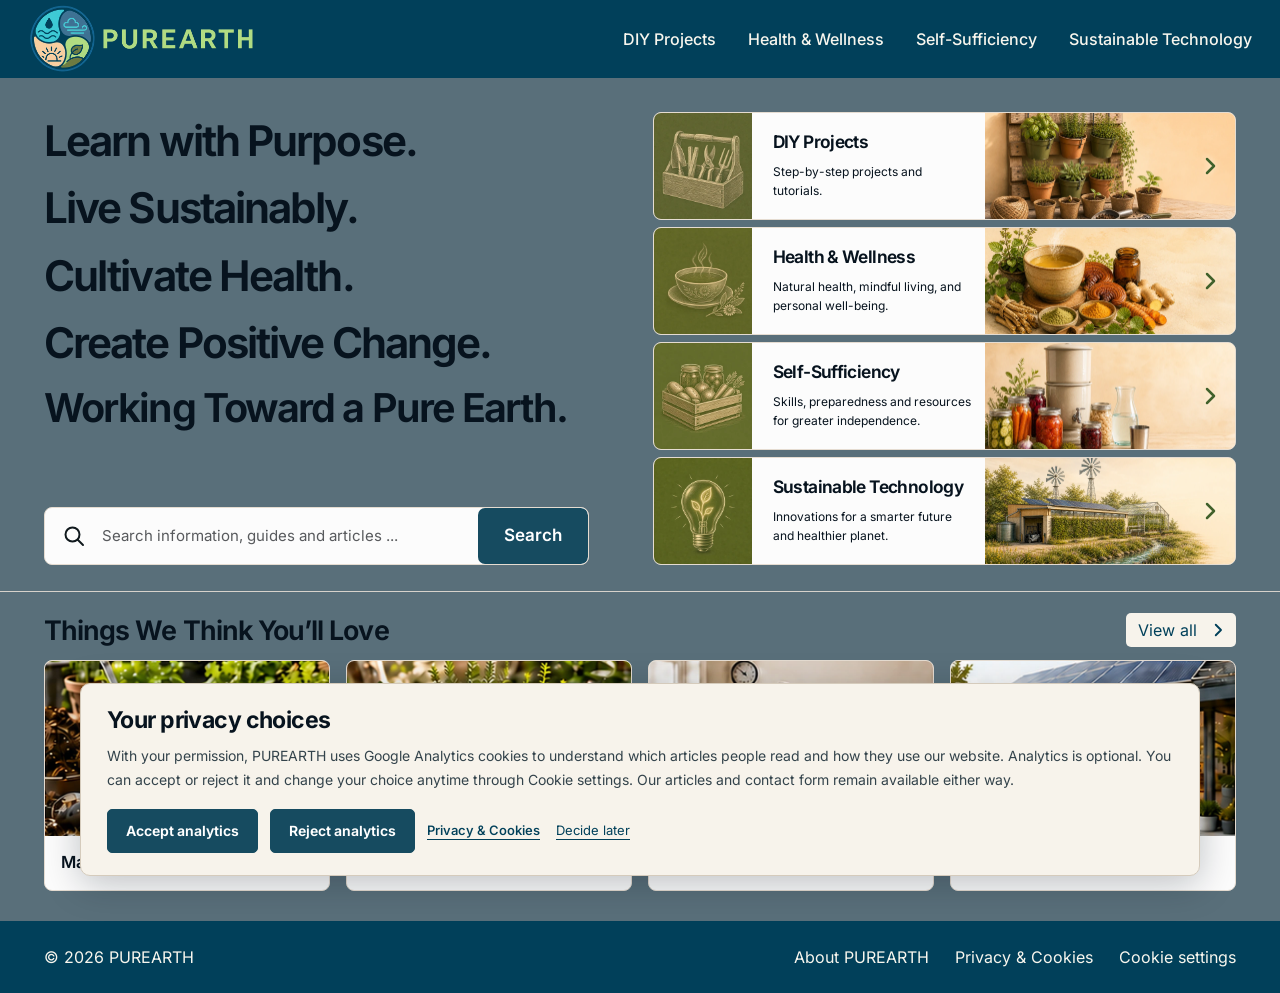
==== index.html @ fa73b96b "Add files via upload" ====
<!doctype html>
<html lang="en-CA">
<head>
  <meta charset="utf-8">
  <meta name="viewport" content="width=device-width, initial-scale=1">
  <meta name="theme-color" content="#01405a">
  <meta name="description" content="Explore practical ideas for sustainable living, well-being, self-sufficiency, and a healthier planet. PUREARTH is based in Hamilton, Ontario, Canada.">
  <title>Learn with Purpose. Live Sustainably. | PUREARTH</title>
  <link rel="icon" href="assets/images/favicon.png" type="image/png">
  <link rel="preload" href="assets/fonts/inter-latin.woff2" as="font" type="font/woff2" crossorigin>
  <link rel="stylesheet" href="assets/styles.css">
  <link rel="stylesheet" href="assets/privacy.css">
  <script src="assets/content.js" defer></script>
  <script src="assets/site.js" defer></script>
  <script src="assets/privacy.js" defer></script>
  <noscript><style>.main-nav{display:flex!important;flex-wrap:wrap;flex-direction:row}.menu-toggle{display:none!important}</style></noscript>
</head>
<body data-page="home" data-analytics-page="index.html">
<a class="skip-link" href="#main-content">Skip to content</a>
  <header class="site-header"><div class="header-inner">
    <a class="brand" href="index.html" aria-label="PUREARTH home"><img src="assets/images/purearth-logo.webp" alt="PUREARTH" width="900" height="268" fetchpriority="high"></a>
    <button class="menu-toggle" aria-expanded="false" aria-controls="main-nav" type="button"><svg viewBox="0 0 24 24" width="20" height="20" fill="none" aria-hidden="true"><path d="M4 6h16M4 12h16M4 18h16" stroke="currentColor" stroke-width="1.8" stroke-linecap="round"/></svg><span>Menu</span></button>
    <nav class="main-nav" id="main-nav" aria-label="Main navigation"><a href="diy-projects.html">DIY Projects</a><a href="health-wellness.html">Health &amp; Wellness</a><a href="self-sufficiency.html">Self-Sufficiency</a><a href="sustainable-technology.html">Sustainable Technology</a></nav>
  </div></header>
<main id="main-content"><section class="home-intro" aria-label="Welcome to PUREARTH"><div class="container intro-grid">
  <div class="intro-copy"><h1 class="hero-heading"><span>Learn with Purpose.</span><span>Live Sustainably.</span><span>Cultivate Health.</span><span>Create Positive Change.</span><span>Working Toward a Pure Earth.</span></h1><form class="search-form" action="articles.html" method="get" role="search">
    <label class="sr-only" for="home-query">Search information, guides and articles</label><svg width="24" height="24" viewBox="0 0 24 24" fill="none" aria-hidden="true"><circle cx="10.5" cy="10.5" r="7" stroke="currentColor" stroke-width="2"/><path d="m16 16 5 5" stroke="currentColor" stroke-width="2" stroke-linecap="round"/></svg>
    <input id="home-query" name="q" type="search" placeholder="Search information, guides and articles ..." maxlength="120" autocomplete="off">
    <button type="submit">Search</button>
  </form></div>
  <nav class="category-stack" aria-label="Explore our topics"><a class="category-card" href="diy-projects.html"><img class="category-icon" src="assets/images/category-icon-1.webp" alt="" width="320" height="320"><div class="category-copy"><h2>DIY Projects</h2><p>Step-by-step projects and tutorials.</p></div><div class="category-scene"><img src="assets/images/category-graphic-1.webp" alt="" width="1000" height="550" decoding="async"><svg width="24" height="24" viewBox="0 0 24 24" fill="none" aria-hidden="true"><path d="m9 5 7 7-7 7" stroke="currentColor" stroke-width="2.5" stroke-linecap="round" stroke-linejoin="round"/></svg></div></a><a class="category-card" href="health-wellness.html"><img class="category-icon" src="assets/images/category-icon-2.webp" alt="" width="320" height="320"><div class="category-copy"><h2>Health &amp; Wellness</h2><p>Natural health, mindful living, and personal well-being.</p></div><div class="category-scene"><img src="assets/images/category-graphic-2.webp" alt="" width="1000" height="550" decoding="async"><svg width="24" height="24" viewBox="0 0 24 24" fill="none" aria-hidden="true"><path d="m9 5 7 7-7 7" stroke="currentColor" stroke-width="2.5" stroke-linecap="round" stroke-linejoin="round"/></svg></div></a><a class="category-card" href="self-sufficiency.html"><img class="category-icon" src="assets/images/category-icon-3.webp" alt="" width="320" height="320"><div class="category-copy"><h2>Self-Sufficiency</h2><p>Skills, preparedness and resources for greater independence.</p></div><div class="category-scene"><img src="assets/images/category-graphic-3.webp" alt="" width="1000" height="550" decoding="async"><svg width="24" height="24" viewBox="0 0 24 24" fill="none" aria-hidden="true"><path d="m9 5 7 7-7 7" stroke="currentColor" stroke-width="2.5" stroke-linecap="round" stroke-linejoin="round"/></svg></div></a><a class="category-card" href="sustainable-technology.html"><img class="category-icon" src="assets/images/category-icon-4.webp" alt="" width="320" height="320"><div class="category-copy"><h2>Sustainable Technology</h2><p>Innovations for a smarter future and healthier planet.</p></div><div class="category-scene"><img src="assets/images/category-graphic-4.webp" alt="" width="1000" height="550" decoding="async"><svg width="24" height="24" viewBox="0 0 24 24" fill="none" aria-hidden="true"><path d="m9 5 7 7-7 7" stroke="currentColor" stroke-width="2.5" stroke-linecap="round" stroke-linejoin="round"/></svg></div></a></nav>
</div></section>
<section class="featured-section" aria-labelledby="featured-heading"><div class="container"><div class="section-heading"><h2 id="featured-heading">Things We Think You’ll Love</h2><a class="view-all" href="articles.html">View all <svg width="24" height="24" viewBox="0 0 24 24" fill="none" aria-hidden="true"><path d="m9 5 7 7-7 7" stroke="currentColor" stroke-width="2.5" stroke-linecap="round" stroke-linejoin="round"/></svg></a></div><div class="article-grid"><a class="article-card" href="diy-projects.html#compost-tea" aria-label="Make Your Own Compost Tea — explore DIY Projects articles"><img src="assets/images/article-compost-tea.webp" alt="" width="640" height="395" loading="lazy" decoding="async"><div class="article-copy"><h3>Make Your Own Compost Tea</h3></div></a><a class="article-card" href="diy-projects.html#herb-garden" aria-label="Make Your Own Herb Garden — explore upcoming DIY Projects articles"><img src="assets/images/article-herb-garden.webp" alt="" width="640" height="395" loading="lazy" decoding="async"><div class="article-copy"><h3>Make Your Own Herb Garden</h3></div></a><a class="article-card" href="self-sufficiency.html#preserves" aria-label="Make Your Own Preserves — explore Self-Sufficiency articles"><img src="assets/images/article-preserves.webp" alt="" width="640" height="395" loading="lazy" decoding="async"><div class="article-copy"><h3>Make Your Own Preserves</h3></div></a><a class="article-card" href="sustainable-technology.html#eco-home" aria-label="Eco-Friendly Home Upgrades — explore upcoming Sustainable Technology articles"><img src="assets/images/article-eco-home.webp" alt="" width="640" height="395" loading="lazy" decoding="async"><div class="article-copy"><h3>Eco-Friendly Home Upgrades</h3></div></a></div></div></section></main>
<footer class="site-footer"><div class="container footer-inner"><p>© 2026 PUREARTH</p><nav aria-label="Footer"><a href="about.html">About PUREARTH</a><a href="privacy.html">Privacy &amp; Cookies</a><a href="privacy.html#choices" data-cookie-settings>Cookie settings</a></nav></div></footer>
<section class="privacy-banner" id="privacy-banner" aria-labelledby="privacy-banner-title" hidden><div class="privacy-banner-copy"><h2 id="privacy-banner-title">Your privacy choices</h2><p>With your permission, PUREARTH uses Google Analytics cookies to understand which articles people read and how they use our website. Analytics is optional. You can accept or reject it and change your choice anytime through Cookie settings. Our articles and contact form remain available either way.</p></div><div class="privacy-actions"><button class="privacy-button" type="button" data-consent="granted">Accept analytics</button><button class="privacy-button" type="button" data-consent="denied">Reject analytics</button><a href="privacy.html">Privacy &amp; Cookies</a><button class="privacy-later" id="privacy-later" type="button">Decide later</button></div></section>
<dialog class="privacy-dialog" id="privacy-dialog" aria-labelledby="privacy-dialog-title" aria-describedby="privacy-dialog-description"><h2 id="privacy-dialog-title">Your privacy choices</h2><p id="privacy-dialog-description">Analytics is optional and off until you accept. Essential browser storage remembers your choice. You can browse our articles and use the contact form with analytics off.</p><p class="privacy-choice-status" data-consent-status></p><div class="privacy-actions"><button class="privacy-button" type="button" data-consent="granted">Accept analytics</button><button class="privacy-button" type="button" data-consent="denied">Reject analytics</button></div><div class="privacy-dialog-links"><a href="privacy.html">Read Privacy &amp; Cookies</a><button class="privacy-later" id="privacy-close" type="button">Close settings</button></div></dialog>
<p class="sr-only" id="privacy-announcement" role="status" aria-live="polite"></p>
</body>
</html>
---- assets/styles.css ----
@font-face {
  font-family: 'Inter';
  src: url('fonts/inter-latin.woff2') format('woff2');
  font-weight: 100 900;
  font-style: normal;
  font-display: swap;
}

:root {
  --slate: #596f7a;
  --banner: #01405a;
  --button: #164b60;
  --ink: #07131e;
  --paper: #fcfcfc;
  --cream: #f7f3eb;
  --border: #e5dcd1;
  --olive: #586d33;
  --muted: #505e66;
  --light-text: #f8f6ee;
  --radius: 8px;
  --container: 1600px;
  --footer-height: 72px;
}

* { box-sizing: border-box; }
html { scroll-behavior: smooth; scroll-padding-top: 24px; }
body { margin: 0; color: var(--ink); background: var(--slate); font-family: 'Inter', Arial, sans-serif; -webkit-font-smoothing: antialiased; line-height: 1.5; }
a { color: inherit; text-decoration-thickness: 1px; text-underline-offset: 4px; }
button, input, textarea, select { font: inherit; }
button, a, input, textarea { -webkit-tap-highlight-color: transparent; }
button { cursor: pointer; }
img { display: block; max-width: 100%; height: auto; }
svg { display: block; flex: none; }
h1, h2, h3, p { margin-top: 0; }
[hidden] { display: none !important; }
:focus-visible { outline: 3px solid #f9cfa1; outline-offset: 5px; }
.paper :focus-visible, input:focus-visible, textarea:focus-visible, .category-card:focus-visible, .article-card:focus-visible { outline-color: var(--banner); }
.container { width: min(calc(100% - 88px), var(--container)); margin-inline: auto; }
.sr-only { position: absolute; width: 1px; height: 1px; padding: 0; overflow: hidden; clip: rect(0, 0, 0, 0); white-space: nowrap; border: 0; }
.skip-link { position: fixed; z-index: 20; top: 12px; left: 12px; background: var(--paper); color: var(--ink); padding: 12px 18px; border-radius: 4px; transform: translateY(-180%); }
.skip-link:focus { transform: translateY(0); }

.site-header, .site-footer { color: var(--light-text); background: var(--banner); }
.header-inner { width: min(calc(100% - 56px), 1660px); min-height: 78px; display: flex; align-items: center; justify-content: space-between; gap: 32px; margin-inline: auto; }
.brand { display: inline-flex; flex: none; align-items: center; min-width: 200px; text-decoration: none; }
.brand img { width: 230px; height: 68px; object-fit: contain; }
.main-nav { display: flex; align-items: center; gap: clamp(20px, 2.5vw, 42px); }
.main-nav a { position: relative; padding: 25px 0; white-space: nowrap; text-decoration: none; font-size: 16px; font-weight: 500; }
.main-nav a::after { content: ''; position: absolute; left: 0; right: 0; bottom: 17px; height: 2px; background: #c5db94; transform: scaleX(0); transition: transform .18s ease; }
.main-nav a:hover::after, .main-nav a[aria-current='page']::after { transform: scaleX(1); }
.menu-toggle { display: none; color: var(--light-text); background: transparent; border: 1px solid #d7e3ea77; border-radius: 6px; padding: 8px 11px; align-items: center; gap: 8px; }
.site-footer { margin-top: auto; }
.footer-inner { min-height: var(--footer-height); display: flex; align-items: center; justify-content: space-between; gap: 22px; font-size: 16px; padding-block: 20px; }
.footer-inner p { margin-bottom: 0; }
.footer-inner nav { display: flex; gap: 26px; }
.footer-inner a { text-decoration: none; }
.footer-inner a:hover { text-decoration: underline; }
.domain-sale-banner { display: flex; align-items: center; justify-content: center; min-height: var(--footer-height); padding-block: 12px; background: #ffeb00; color: #000; text-align: center; }
.domain-sale-banner p { margin: 0; font-size: clamp(14px, 1.45vw, 22px); line-height: 1.35; font-weight: 750; text-wrap: balance; }
body { min-height: 100vh; display: flex; flex-direction: column; }
main { flex: 1; }

.home-intro { padding-block: 34px 26px; }
.intro-grid { display: grid; grid-template-columns: 1fr 1.07fr; gap: clamp(28px, 5vw, 76px); align-items: stretch; }
.intro-copy { min-width: 0; display: flex; flex-direction: column; justify-content: space-between; padding-block: 4px 0; }
.hero-heading { font-size: clamp(32px, 3.3vw, 52px); line-height: 1.2; font-weight: 650; letter-spacing: -.045em; margin-bottom: 24px; }
.hero-heading span { display: block; margin-bottom: clamp(14px, 1.3vw, 21px); white-space: nowrap; }
.hero-heading span:last-child { margin-bottom: 0; font-size: .94em; }
.search-form { display: flex; align-items: stretch; border: 1px solid var(--border); border-radius: var(--radius); background: var(--paper); min-height: 58px; overflow: hidden; }
.search-form svg { width: 24px; height: 24px; margin: 16px 0 16px 17px; color: #10191d; }
.search-form input { min-width: 0; width: 100%; border: 0; outline: none; background: transparent; padding: 14px 16px; font-size: 15px; color: var(--ink); }
.search-form input::placeholder { color: #585a5d; opacity: 1; }
.search-form:focus-within { outline: 3px solid var(--cream); outline-offset: 4px; }
.search-form button { flex: none; background: var(--button); color: white; font-size: 17px; font-weight: 600; border: 0; border-radius: 7px; padding-inline: 26px; transition: background .15s ease; }
.search-form button:hover { background: #0a3648; }
.category-stack { display: grid; grid-template-rows: repeat(4, 1fr); gap: 7px; }
.category-card { display: grid; grid-template-columns: 16.8% 40.2% 43%; border: 1px solid var(--border); overflow: hidden; background: var(--paper); border-radius: var(--radius); height: clamp(108px, 7.6vw, 124px); color: var(--ink); text-decoration: none; transition: box-shadow .18s ease, transform .18s ease; }
.category-card:hover { transform: translateX(3px); box-shadow: 0 4px 14px #13263126; }
.category-icon { width: 100%; height: 100%; object-fit: cover; background: var(--olive); }
.category-copy { align-self: center; padding: 12px 13px 12px 21px; }
.category-copy h2 { font-size: clamp(17px, 1.35vw, 21px); line-height: 1.18; letter-spacing: -.035em; margin-bottom: 9px; font-weight: 650; }
.category-copy p { font-size: clamp(12px, .92vw, 14px); line-height: 1.6; margin: 0; }
.category-scene { position: relative; overflow: hidden; min-height: 100%; background: #fce5c4; }
.category-scene img { position: absolute; width: 100%; height: 100%; object-fit: cover; object-position: 28% center; }
.category-scene svg { position: absolute; right: 13px; top: calc(50% - 12px); width: 24px; height: 24px; color: #41612b; filter: drop-shadow(0 0 3px #fff6df); }

.featured-section { border-top: 1px solid #d7d2cb; padding-block: 20px 30px; }
.section-heading { display: flex; align-items: center; justify-content: space-between; gap: 20px; margin-bottom: 12px; }
.section-heading h2 { margin: 0; font-size: clamp(23px, 2.1vw, 30px); font-weight: 650; letter-spacing: -.035em; line-height: 1.35; }
.view-all { color: var(--banner); background: var(--cream); display: inline-flex; align-items: center; gap: 12px; padding: 5px 9px 5px 12px; border-radius: 5px; white-space: nowrap; text-decoration: none; font-size: 16px; }
.view-all:hover { background: white; }
.view-all svg { width: 18px; height: 18px; }
.article-grid { display: grid; grid-template-columns: repeat(4, minmax(0, 1fr)); gap: 16px; }
.article-card { display: flex; flex-direction: column; background: var(--paper); border: 1px solid var(--border); border-radius: var(--radius); overflow: hidden; text-decoration: none; color: var(--ink); min-width: 0; transition: transform .18s ease, box-shadow .18s ease; }
a.article-card:hover { transform: translateY(-3px); box-shadow: 0 7px 18px #172f3a2b; }
.article-card > img { width: 100%; aspect-ratio: 1.63; object-fit: cover; }
.article-card .article-copy { padding: 15px 16px 17px; }
.article-card h3 { margin: 0; font-size: clamp(15px, 1.3vw, 20px); font-weight: 600; letter-spacing: -.025em; line-height: 1.35; }
.article-card p { margin: 11px 0 0; color: var(--muted); font-size: 14px; line-height: 1.7; }

.page-top { padding-block: 30px 28px; }
.breadcrumbs { display: flex; gap: 9px; align-items: center; font-size: 13px; margin-bottom: 26px; color: var(--cream); }
.breadcrumbs a { text-decoration: none; }
.breadcrumbs a:hover { text-decoration: underline; }
.breadcrumbs span[aria-hidden] { opacity: .7; }
.page-intro-grid { display: grid; grid-template-columns: 1.1fr 1fr; gap: 48px; align-items: center; }
.eyebrow { color: var(--cream); font-size: 11px; font-weight: 600; text-transform: uppercase; letter-spacing: .16em; margin-bottom: 12px; }
.page-title { font-size: clamp(34px, 4vw, 58px); line-height: 1.1; letter-spacing: -.045em; font-weight: 650; margin-bottom: 18px; }
.page-lead { font-size: clamp(21px, 2.1vw, 29px); font-weight: 500; letter-spacing: -.025em; line-height: 1.35; margin-bottom: 14px; }
.page-description { color: var(--cream); font-size: 16px; max-width: 560px; line-height: 1.8; margin-bottom: 0; }
.category-cover { border: 1px solid var(--border); border-radius: var(--radius); width: 100%; aspect-ratio: 2.25; object-fit: cover; object-position: left center; }
.topic-tags { display: flex; flex-wrap: wrap; gap: 8px; padding: 0; list-style: none; margin: 22px 0 0; }
.topic-tags li { border: 1px solid #e5dcd166; border-radius: 30px; color: var(--cream); font-size: 12px; padding: 6px 12px; }
.collection-section { border-top: 1px solid #d7d2cb; padding-block: 27px 48px; }
.collection-section .section-heading { margin-bottom: 22px; align-items: end; }
.collection-section .section-heading p { margin: 7px 0 0; color: var(--cream); font-size: 14px; }
.collection-grid { grid-template-columns: repeat(3, minmax(0, 1fr)); gap: 23px; }
.article-card[id] { scroll-margin-top: 30px; }
.article-card:target { outline: 3px solid #f9cfa1; outline-offset: 5px; }
.article-meta { display: flex; gap: 8px; align-items: center; flex-wrap: wrap; margin-bottom: 12px; }
.article-meta a { font-size: 11px; color: var(--banner); font-weight: 600; }
.status-label { display: inline-block; border: 1px solid #d5dcc5; background: #f1f3e9; color: #42552b; border-radius: 4px; font-size: 10px; font-weight: 600; padding: 3px 7px; letter-spacing: .025em; }
.status-published { border-color: #c5d8df; background: #e8eef0; color: var(--banner); }
.article-read-link { display: inline-flex; align-items: center; gap: 15px; min-height: 44px; margin-top: 13px; color: var(--banner); font-size: 13px; font-weight: 600; text-decoration: none; }
.article-read-link:hover { text-decoration: underline; }
.main-nav a[aria-current='true']::after { transform: scaleX(1); }
.collection-grid .article-copy { padding: 21px 22px 24px; }
.collection-grid .article-card h3 { font-size: 20px; }
.collection-note { display: flex; align-items: center; justify-content: space-between; gap: 28px; border-top: 1px solid #e5dcd16b; padding-top: 28px; margin-top: 36px; color: var(--cream); }
.collection-note p { margin: 0; font-size: 14px; }
.text-link { font-size: 14px; font-weight: 500; white-space: nowrap; }

.directory-header { max-width: 780px; margin-bottom: 28px; }
.directory-toolbar { display: flex; align-items: center; justify-content: space-between; flex-wrap: wrap; gap: 20px; margin-top: 28px; }
.directory-search { width: min(100%, 620px); }
.filter-row { display: flex; gap: 8px; flex-wrap: wrap; margin: 25px 0; }
.filter-button { border: 1px solid #f7f3eb77; border-radius: 6px; background: transparent; color: white; padding: 9px 14px; font-size: 13px; font-weight: 500; }
.filter-button:hover { background: #ffffff16; }
.filter-button[aria-pressed='true'] { background: var(--cream); color: var(--banner); border-color: var(--cream); }
.results-count { color: var(--cream); font-size: 13px; margin: 0; }
.no-results { text-align: center; padding: 54px 25px; background: var(--cream); border-radius: 8px; color: var(--ink); }
.no-results h2 { font-size: 25px; margin-bottom: 12px; }
.no-results p { color: var(--muted); margin-bottom: 22px; }
.button { display: inline-flex; align-items: center; justify-content: center; border-radius: 6px; background: var(--button); color: white; border: 1px solid var(--button); padding: 12px 20px; font-size: 14px; font-weight: 600; text-decoration: none; }
.button:hover { background: #0a3648; }
.button-secondary { background: transparent; color: var(--banner); }
.button-secondary:hover { background: #e5eae7; }

.about-intro { max-width: 850px; padding-bottom: 10px; }
.about-intro .page-description { max-width: 760px; font-size: 18px; }
.about-layout { display: grid; grid-template-columns: 1fr 1fr; gap: 24px; margin-bottom: 36px; }
.paper { background: var(--cream); border: 1px solid var(--border); border-radius: var(--radius); padding: clamp(25px, 3.3vw, 48px); }
.paper h2 { font-size: 28px; letter-spacing: -.035em; line-height: 1.25; margin-bottom: 18px; }
.paper p { color: #33434b; font-size: 15px; line-height: 1.85; }
.paper p:last-child { margin-bottom: 0; }
.value-list { list-style: none; padding: 0; margin: 0; }
.value-list li { padding: 18px 0; border-top: 1px solid #ded9d0; }
.value-list li:first-child { padding-top: 0; border-top: 0; }
.value-list li:last-child { padding-bottom: 0; }
.value-list h3 { margin-bottom: 4px; font-size: 16px; font-weight: 600; }
.value-list p { font-size: 14px; margin-bottom: 0; }
.contact-section { margin-bottom: 50px; display: grid; grid-template-columns: .8fr 1.2fr; gap: 55px; }
.contact-details { margin-top: 30px; }
.contact-details dt { font-size: 11px; text-transform: uppercase; letter-spacing: .1em; color: var(--muted); margin-top: 22px; margin-bottom: 5px; font-weight: 600; }
.contact-details dd { margin: 0; font-size: 15px; }
.contact-trap { display: none; }
.contact-status { margin: 18px 0 0; padding: 14px 16px; background: #edf0e6; border: 1px solid #d5dcc5; border-radius: 5px; color: #17313b; font-size: 14px !important; line-height: 1.7; }
.contact-status.is-error { background: #f6e8df; border-color: #bc9476; color: #6b311d; }
#contact-send-button:disabled { opacity: .7; cursor: progress; }
.field-row { display: grid; grid-template-columns: 1fr 1fr; gap: 16px; }
.field { margin-bottom: 17px; }
.field label { display: block; font-size: 13px; font-weight: 600; margin-bottom: 7px; }
.field input, .field textarea { display: block; width: 100%; border: 1px solid #b3bdbd; background: white; color: var(--ink); border-radius: 5px; padding: 11px 12px; font-size: 14px; }
.field textarea { resize: vertical; min-height: 130px; }
.form-note { font-size: 12px !important; margin: 0 0 17px; }
.form-actions { display: flex; gap: 12px; align-items: center; flex-wrap: wrap; }
.message-review { margin-top: 22px; border-top: 1px solid #cbd0c8; padding-top: 22px; }
.message-review h3 { font-size: 18px; margin-bottom: 10px; }
.message-review pre { font: inherit; font-size: 14px; line-height: 1.7; white-space: pre-wrap; overflow-wrap: anywhere; background: #fff; padding: 17px; border-radius: 5px; border: 1px solid var(--border); }
.copy-status { font-size: 12px; color: #33434b; }
.noscript-notice { background: var(--cream); padding: 14px 24px; text-align: center; font-size: 14px; }

@media (min-width: 1650px) {
  .home-intro { padding-top: 43px; padding-bottom: 32px; }
  .category-card { height: 126px; }
  .hero-heading { font-size: 54px; }
  .hero-heading span { margin-bottom: 24px; }
}

@media (max-width: 1200px) {
  .container { width: calc(100% - 56px); }
  .header-inner { gap: 25px; }
  .brand { min-width: 170px; }
  .brand img { width: 200px; }
  .main-nav { gap: 22px; }
  .main-nav a { font-size: 14px; }
  .intro-grid { gap: 30px; grid-template-columns: .95fr 1.05fr; }
  .hero-heading { font-size: 3.3vw; }
  .category-copy { padding: 13px 12px 13px 17px; }
  .category-copy h2 { font-size: 17px; }
  .category-copy p { font-size: 12px; }
  .category-card { height: 108px; }
  .search-form input { font-size: 13px; padding-inline: 12px; }
  .search-form button { padding-inline: 20px; font-size: 15px; }
}

@media (max-width: 950px) {
  .header-inner { flex-wrap: wrap; gap: 0; }
  .menu-toggle { display: inline-flex; }
  .main-nav { display: none; width: 100%; flex-direction: column; gap: 0; align-items: stretch; padding: 2px 0 16px; }
  .main-nav.is-open { display: flex; }
  .main-nav a { padding: 12px 10px; font-size: 15px; border-top: 1px solid #d7e3ea24; }
  .main-nav a::after { display: none; }
  .main-nav a[aria-current='page'] { background: #ffffff12; }
  .intro-grid { grid-template-columns: 1fr; gap: 32px; }
  .intro-copy { padding: 0; }
  .hero-heading { font-size: clamp(30px, 4.3vw, 42px); margin-bottom: 22px; }
  .hero-heading span { margin-bottom: 12px; }
  .search-form { max-width: 620px; }
  .search-form input { font-size: 15px; }
  .category-card { grid-template-columns: 104px minmax(0, 1fr) 39%; height: 108px; }
  .category-copy h2 { font-size: 20px; }
  .category-copy p { font-size: 13px; }
  .category-stack { gap: 9px; }
  .article-grid { grid-template-columns: repeat(2, minmax(0, 1fr)); gap: 18px; }
  .article-card h3 { font-size: 17px; }
  .page-intro-grid { gap: 30px; }
  .category-cover { aspect-ratio: 1.5; }
  .contact-section { grid-template-columns: .8fr 1.2fr; gap: 30px; }
}

@media (max-width: 620px) {
  .container { width: calc(100% - 36px); }
  .header-inner { width: calc(100% - 32px); min-height: 70px; }
  .brand img { width: 190px; height: 60px; }
  .brand { min-width: 0; }
  .menu-toggle { font-size: 13px; padding: 7px 8px; }
  .menu-toggle svg { width: 18px; height: 18px; }
  .home-intro { padding-top: 27px; padding-bottom: 25px; }
  .intro-grid { gap: 27px; }
  .hero-heading { font-size: clamp(24px, 6.35vw, 38px); letter-spacing: -.04em; line-height: 1.35; }
  .hero-heading span { margin-bottom: 10px; }
  .hero-heading span:last-child { font-size: .88em; }
  .search-form { min-height: 52px; }
  .search-form svg { width: 20px; height: 20px; margin: 15px 0 15px 12px; }
  .search-form input { padding: 12px 10px; font-size: 12px; }
  .search-form button { font-size: 14px; padding-inline: 15px; }
  .category-card { grid-template-columns: 70px minmax(0, 1fr) 26%; height: 104px; }
  .category-copy { padding: 12px 10px 12px 13px; }
  .category-copy h2 { font-size: 16px; line-height: 1.2; margin-bottom: 6px; }
  .category-copy p { font-size: 10.5px; line-height: 1.55; }
  .category-scene img { object-position: 25% center; }
  .category-scene svg { right: 7px; width: 19px; height: 19px; top: calc(50% - 9px); }
  .featured-section { padding-block: 20px 27px; }
  .section-heading { gap: 12px; align-items: center; margin-bottom: 15px; }
  .section-heading h2 { font-size: 21px; max-width: 245px; }
  .view-all { font-size: 12px; gap: 4px; padding: 6px 5px 6px 8px; }
  .view-all svg { width: 15px; }
  .article-grid { gap: 12px; }
  .article-card > img { aspect-ratio: 1.25; }
  .article-card .article-copy { padding: 12px; }
  .article-card h3 { font-size: 13px; line-height: 1.4; }
  :root { --footer-height: 74px; }
  .footer-inner { font-size: 12px; gap: 14px; }
  .domain-sale-banner { padding-block: 8px; }
  .domain-sale-banner p { font-size: clamp(12px, 3.35vw, 15px); }
  .footer-inner nav { gap: 12px; }
  .page-top { padding-top: 22px; }
  .breadcrumbs { font-size: 11px; margin-bottom: 23px; }
  .page-intro-grid { grid-template-columns: 1fr; gap: 25px; }
  .page-title { font-size: 37px; margin-bottom: 16px; }
  .page-lead { font-size: 23px; }
  .page-description { font-size: 15px; }
  .category-cover { aspect-ratio: 2.05; }
  .topic-tags { margin-top: 18px; }
  .topic-tags li { font-size: 11px; padding: 5px 9px; }
  .collection-section { padding-block: 23px 30px; }
  .collection-section .section-heading { display: block; }
  .collection-section .section-heading h2 { max-width: none; font-size: 24px; }
  .collection-section .section-heading p { font-size: 13px; }
  .collection-grid { grid-template-columns: 1fr; gap: 20px; }
  .collection-grid .article-card > img { aspect-ratio: 1.9; }
  .collection-grid .article-copy { padding: 20px; }
  .collection-grid .article-card h3 { font-size: 20px; }
  .collection-note { display: block; }
  .collection-note p { margin-bottom: 14px; }
  .directory-toolbar { margin-top: 23px; gap: 15px; }
  .filter-row { gap: 7px; margin-block: 22px; }
  .filter-button { font-size: 11px; padding: 8px 10px; }
  .about-intro .page-description { font-size: 16px; }
  .about-layout { grid-template-columns: 1fr; gap: 18px; margin-bottom: 22px; }
  .paper { padding: 25px 22px; }
  .paper h2 { font-size: 25px; }
  .contact-section { grid-template-columns: 1fr; gap: 32px; margin-bottom: 30px; }
  .field-row { grid-template-columns: 1fr; gap: 0; }
}

@media (max-width: 370px) {
  .brand img { width: 163px; }
  .category-card { grid-template-columns: 61px minmax(0, 1fr) 22%; }
  .category-copy h2 { font-size: 15px; }
  .category-copy p { font-size: 10px; }
  .section-heading h2 { font-size: 19px; }
  .footer-inner { font-size: 11px; }
}

@media (prefers-reduced-motion: reduce) {
  html { scroll-behavior: auto; }
  *, *::before, *::after { transition-duration: .01ms !important; animation-duration: .01ms !important; }
}
---- assets/privacy.css ----
/* Privacy controls share PUREARTH's cream, teal and Inter visual system. */
.footer-inner nav { flex-wrap: wrap; align-items: center; }
.privacy-banner { position: fixed; z-index: 30; inset: auto 24px 24px; max-width: 1120px; margin-inline: auto; padding: 22px 26px; background: var(--cream); color: var(--ink); border: 1px solid #d5cbbc; border-radius: 10px; box-shadow: 0 8px 36px #07131e40; }
.privacy-banner h2, .privacy-dialog h2 { font-size: 23px; line-height: 1.3; letter-spacing: -.025em; margin: 0 0 9px; }
.privacy-banner p, .privacy-dialog p { font-size: 14px; line-height: 1.7; margin: 0 0 17px; color: #33434b; }
.privacy-actions { display: flex; align-items: center; gap: 12px; flex-wrap: wrap; }
.privacy-button { min-height: 44px; padding: 11px 18px; background: var(--button); color: #fff; border: 1px solid var(--button); border-radius: 5px; font-size: 14px; line-height: 1.4; font-weight: 650; }
.privacy-button:hover { background: #0a3648; }
.privacy-banner a, .privacy-dialog a { color: var(--banner); font-size: 13px; font-weight: 550; }
.privacy-later { background: transparent; border: 0; border-radius: 3px; color: var(--banner); font-size: 13px; padding: 10px 4px; text-decoration: underline; text-underline-offset: 4px; min-height: 44px; }
.privacy-banner :focus-visible, .privacy-dialog :focus-visible { outline: 3px solid var(--banner); outline-offset: 3px; }
.privacy-dialog { width: min(560px, calc(100% - 32px)); max-height: calc(100dvh - 40px); overflow-y: auto; margin: auto; padding: 30px; border: 1px solid var(--border); border-radius: 10px; background: var(--cream); color: var(--ink); box-shadow: 0 10px 42px #07131e50; }
.privacy-dialog::backdrop { background: #07131e99; }
.privacy-dialog-links { display: flex; align-items: center; justify-content: space-between; gap: 15px; flex-wrap: wrap; margin-top: 16px; }
.privacy-choice-status { padding: 12px 15px; border-left: 3px solid var(--button); background: #e7e8de; color: #17313b !important; font-size: 14px !important; }
.privacy-layout { margin-bottom: 50px; }
.privacy-paper { max-width: 1040px; }
.privacy-paper section { margin-top: 35px; scroll-margin-top: 25px; }
.privacy-paper h2 { font-size: 25px; margin-bottom: 13px; }
.privacy-paper li { font-size: 14px; line-height: 1.9; color: #33434b; }
.privacy-updated { font-size: 12px !important; color: #505e66 !important; }
.privacy-toc { display: flex; flex-wrap: wrap; gap: 10px 20px; margin: 25px 0; padding-block: 18px; border-block: 1px solid var(--border); font-size: 14px; }
.privacy-table-wrap { overflow-x: auto; }
.privacy-table { width: 100%; border-collapse: collapse; margin-block: 12px; font-size: 14px; line-height: 1.7; text-align: left; }
.privacy-table caption { text-align: left; font-weight: 650; padding-block: 0 12px; }
.privacy-table th, .privacy-table td { padding: 13px 14px; border: 1px solid #d5cec2; vertical-align: top; }
.privacy-table thead { background: #e7e8de; }
.privacy-table tbody th { width: 32%; overflow-wrap: anywhere; }
@media (max-width: 620px) {
  .footer-inner { flex-direction: column; justify-content: center; gap: 8px; padding-block: 12px; }
  .footer-inner nav { justify-content: center; gap: 12px; }
  .privacy-banner { inset: auto 12px 12px; padding: 18px; max-height: calc(100dvh - 24px); overflow-y: auto; }
  .privacy-banner h2 { font-size: 21px; }
  .privacy-banner p { font-size: 12px; line-height: 1.6; margin-bottom: 14px; }
  .privacy-actions { gap: 10px; }
  .privacy-actions .privacy-button { flex: 1 1 calc(50% - 5px); padding: 11px 9px; font-size: 12px; }
  .privacy-actions a, .privacy-later { font-size: 12px; }
  .privacy-dialog { padding: 23px; }
  .privacy-dialog h2 { font-size: 22px; }
  .privacy-paper h2 { font-size: 23px; }
  .privacy-table th, .privacy-table td { padding: 11px 9px; font-size: 12px; }
  .privacy-layout { margin-bottom: 30px; }
}
@media (max-width: 370px) {
  .footer-inner nav { gap: 6px; font-size: 10.5px; }
}
@media print {
  .privacy-banner, .privacy-dialog { display: none !important; }
}
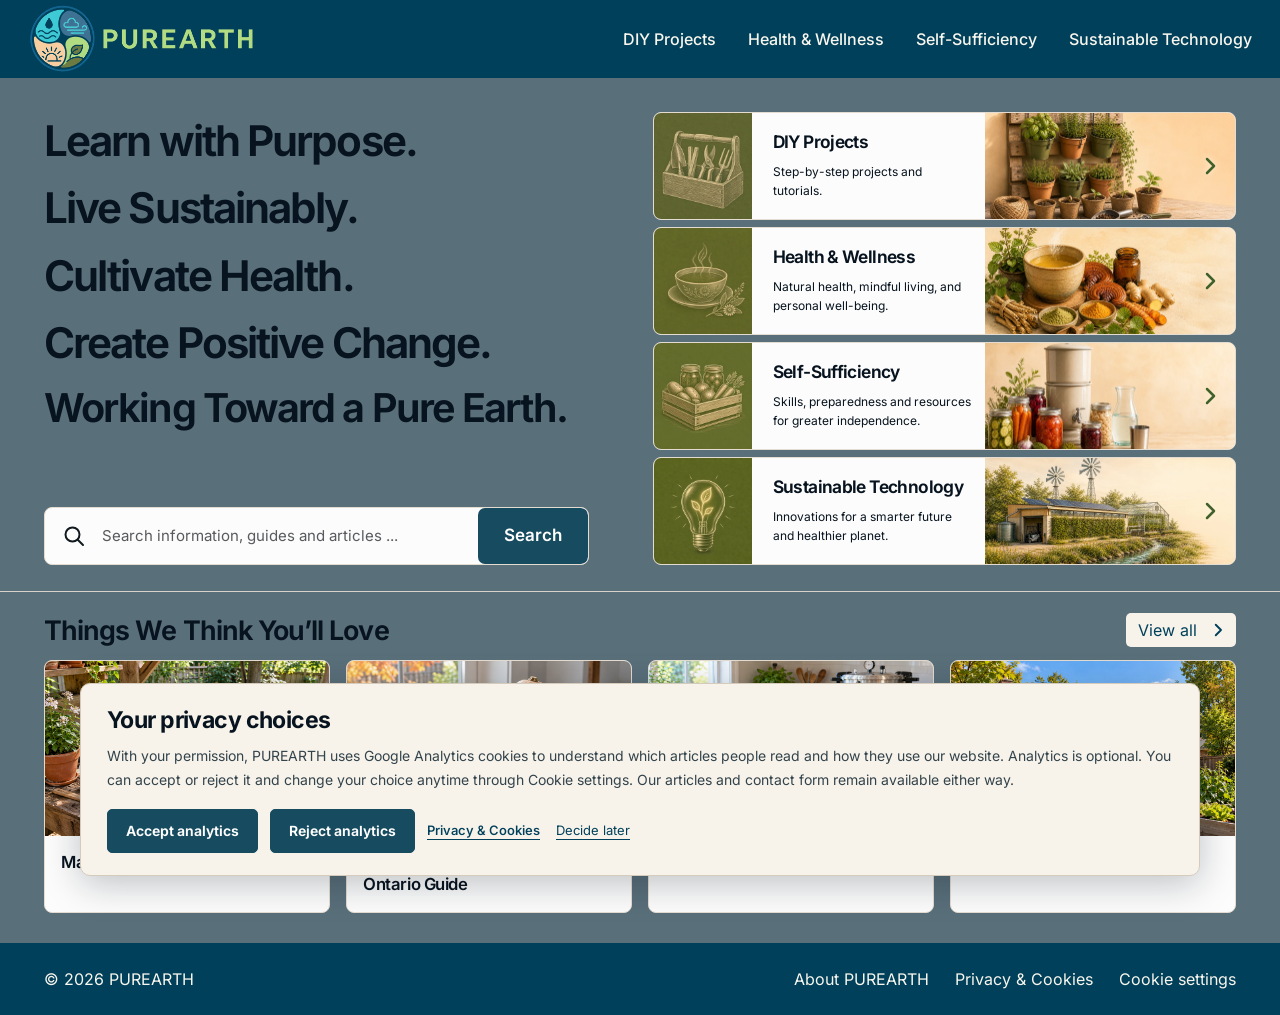
==== commit a49ee58a: "Add files via upload Website refinements and image updates." ====
--- a/index.html
+++ b/index.html
@@ -30,7 +30,7 @@
   </form></div>
   <nav class="category-stack" aria-label="Explore our topics"><a class="category-card" href="diy-projects.html"><img class="category-icon" src="assets/images/category-icon-1.webp" alt="" width="320" height="320"><div class="category-copy"><h2>DIY Projects</h2><p>Step-by-step projects and tutorials.</p></div><div class="category-scene"><img src="assets/images/category-graphic-1.webp" alt="" width="1000" height="550" decoding="async"><svg width="24" height="24" viewBox="0 0 24 24" fill="none" aria-hidden="true"><path d="m9 5 7 7-7 7" stroke="currentColor" stroke-width="2.5" stroke-linecap="round" stroke-linejoin="round"/></svg></div></a><a class="category-card" href="health-wellness.html"><img class="category-icon" src="assets/images/category-icon-2.webp" alt="" width="320" height="320"><div class="category-copy"><h2>Health &amp; Wellness</h2><p>Natural health, mindful living, and personal well-being.</p></div><div class="category-scene"><img src="assets/images/category-graphic-2.webp" alt="" width="1000" height="550" decoding="async"><svg width="24" height="24" viewBox="0 0 24 24" fill="none" aria-hidden="true"><path d="m9 5 7 7-7 7" stroke="currentColor" stroke-width="2.5" stroke-linecap="round" stroke-linejoin="round"/></svg></div></a><a class="category-card" href="self-sufficiency.html"><img class="category-icon" src="assets/images/category-icon-3.webp" alt="" width="320" height="320"><div class="category-copy"><h2>Self-Sufficiency</h2><p>Skills, preparedness and resources for greater independence.</p></div><div class="category-scene"><img src="assets/images/category-graphic-3.webp" alt="" width="1000" height="550" decoding="async"><svg width="24" height="24" viewBox="0 0 24 24" fill="none" aria-hidden="true"><path d="m9 5 7 7-7 7" stroke="currentColor" stroke-width="2.5" stroke-linecap="round" stroke-linejoin="round"/></svg></div></a><a class="category-card" href="sustainable-technology.html"><img class="category-icon" src="assets/images/category-icon-4.webp" alt="" width="320" height="320"><div class="category-copy"><h2>Sustainable Technology</h2><p>Innovations for a smarter future and healthier planet.</p></div><div class="category-scene"><img src="assets/images/category-graphic-4.webp" alt="" width="1000" height="550" decoding="async"><svg width="24" height="24" viewBox="0 0 24 24" fill="none" aria-hidden="true"><path d="m9 5 7 7-7 7" stroke="currentColor" stroke-width="2.5" stroke-linecap="round" stroke-linejoin="round"/></svg></div></a></nav>
 </div></section>
-<section class="featured-section" aria-labelledby="featured-heading"><div class="container"><div class="section-heading"><h2 id="featured-heading">Things We Think You’ll Love</h2><a class="view-all" href="articles.html">View all <svg width="24" height="24" viewBox="0 0 24 24" fill="none" aria-hidden="true"><path d="m9 5 7 7-7 7" stroke="currentColor" stroke-width="2.5" stroke-linecap="round" stroke-linejoin="round"/></svg></a></div><div class="article-grid"><a class="article-card" href="diy-projects.html#compost-tea" aria-label="Make Your Own Compost Tea — explore DIY Projects articles"><img src="assets/images/article-compost-tea.webp" alt="" width="640" height="395" loading="lazy" decoding="async"><div class="article-copy"><h3>Make Your Own Compost Tea</h3></div></a><a class="article-card" href="diy-projects.html#herb-garden" aria-label="Make Your Own Herb Garden — explore upcoming DIY Projects articles"><img src="assets/images/article-herb-garden.webp" alt="" width="640" height="395" loading="lazy" decoding="async"><div class="article-copy"><h3>Make Your Own Herb Garden</h3></div></a><a class="article-card" href="self-sufficiency.html#preserves" aria-label="Make Your Own Preserves — explore Self-Sufficiency articles"><img src="assets/images/article-preserves.webp" alt="" width="640" height="395" loading="lazy" decoding="async"><div class="article-copy"><h3>Make Your Own Preserves</h3></div></a><a class="article-card" href="sustainable-technology.html#eco-home" aria-label="Eco-Friendly Home Upgrades — explore upcoming Sustainable Technology articles"><img src="assets/images/article-eco-home.webp" alt="" width="640" height="395" loading="lazy" decoding="async"><div class="article-copy"><h3>Eco-Friendly Home Upgrades</h3></div></a></div></div></section></main>
+<section class="featured-section" aria-labelledby="featured-heading"><div class="container"><div class="section-heading"><h2 id="featured-heading">Things We Think You’ll Love</h2><a class="view-all" href="articles.html">View all <svg width="24" height="24" viewBox="0 0 24 24" fill="none" aria-hidden="true"><path d="m9 5 7 7-7 7" stroke="currentColor" stroke-width="2.5" stroke-linecap="round" stroke-linejoin="round"/></svg></a></div><div class="article-grid"><a class="article-card" href="make-your-own-compost-tea.html" aria-label="Read Make Your Own Compost Tea"><img src="assets/images/article-compost-tea-final.webp" srcset="assets/images/article-compost-tea-final-480.webp 480w, assets/images/article-compost-tea-final-800.webp 800w, assets/images/article-compost-tea-final.webp 1584w" sizes="(max-width: 620px) calc((100vw - 48px) / 2), (max-width: 950px) calc((100vw - 74px) / 2), (max-width: 1688px) calc((100vw - 136px) / 4), 388px" alt="" width="1584" height="993" loading="lazy" decoding="async"><div class="article-copy"><h3>Make Your Own Compost Tea</h3></div></a><a class="article-card" href="eating-with-the-seasons-ontario.html" aria-label="Read Eating with the Seasons: An Ontario Guide"><img src="assets/images/article-seasonal-eating-final.webp" srcset="assets/images/article-seasonal-eating-final-480.webp 480w, assets/images/article-seasonal-eating-final-800.webp 800w, assets/images/article-seasonal-eating-final.webp 1586w" sizes="(max-width: 620px) calc((100vw - 48px) / 2), (max-width: 950px) calc((100vw - 74px) / 2), (max-width: 1688px) calc((100vw - 136px) / 4), 388px" alt="" width="1586" height="992" loading="lazy" decoding="async"><div class="article-copy"><h3>Eating with the Seasons: An Ontario Guide</h3></div></a><a class="article-card" href="make-your-own-preserves.html" aria-label="Read Make Your Own Preserves"><img src="assets/images/article-preserves-final.webp" srcset="assets/images/article-preserves-final-480.webp 480w, assets/images/article-preserves-final-800.webp 800w, assets/images/article-preserves-final.webp 1586w" sizes="(max-width: 620px) calc((100vw - 48px) / 2), (max-width: 950px) calc((100vw - 74px) / 2), (max-width: 1688px) calc((100vw - 136px) / 4), 388px" alt="" width="1586" height="992" loading="lazy" decoding="async"><div class="article-copy"><h3>Make Your Own Preserves</h3></div></a><a class="article-card" href="is-solar-right-for-your-home.html" aria-label="Read Is Solar Right for Your Home?"><img src="assets/images/article-home-solar-final.webp" srcset="assets/images/article-home-solar-final-480.webp 480w, assets/images/article-home-solar-final-800.webp 800w, assets/images/article-home-solar-final.webp 1586w" sizes="(max-width: 620px) calc((100vw - 48px) / 2), (max-width: 950px) calc((100vw - 74px) / 2), (max-width: 1688px) calc((100vw - 136px) / 4), 388px" alt="" width="1586" height="992" loading="lazy" decoding="async"><div class="article-copy"><h3>Is Solar Right for Your Home?</h3></div></a></div></div></section></main>
 <footer class="site-footer"><div class="container footer-inner"><p>© 2026 PUREARTH</p><nav aria-label="Footer"><a href="about.html">About PUREARTH</a><a href="privacy.html">Privacy &amp; Cookies</a><a href="privacy.html#choices" data-cookie-settings>Cookie settings</a></nav></div></footer>
 <section class="privacy-banner" id="privacy-banner" aria-labelledby="privacy-banner-title" hidden><div class="privacy-banner-copy"><h2 id="privacy-banner-title">Your privacy choices</h2><p>With your permission, PUREARTH uses Google Analytics cookies to understand which articles people read and how they use our website. Analytics is optional. You can accept or reject it and change your choice anytime through Cookie settings. Our articles and contact form remain available either way.</p></div><div class="privacy-actions"><button class="privacy-button" type="button" data-consent="granted">Accept analytics</button><button class="privacy-button" type="button" data-consent="denied">Reject analytics</button><a href="privacy.html">Privacy &amp; Cookies</a><button class="privacy-later" id="privacy-later" type="button">Decide later</button></div></section>
 <dialog class="privacy-dialog" id="privacy-dialog" aria-labelledby="privacy-dialog-title" aria-describedby="privacy-dialog-description"><h2 id="privacy-dialog-title">Your privacy choices</h2><p id="privacy-dialog-description">Analytics is optional and off until you accept. Essential browser storage remembers your choice. You can browse our articles and use the contact form with analytics off.</p><p class="privacy-choice-status" data-consent-status></p><div class="privacy-actions"><button class="privacy-button" type="button" data-consent="granted">Accept analytics</button><button class="privacy-button" type="button" data-consent="denied">Reject analytics</button></div><div class="privacy-dialog-links"><a href="privacy.html">Read Privacy &amp; Cookies</a><button class="privacy-later" id="privacy-close" type="button">Close settings</button></div></dialog>
--- a/assets/styles.css
+++ b/assets/styles.css
@@ -115,6 +115,9 @@
 .collection-section .section-heading { margin-bottom: 22px; align-items: end; }
 .collection-section .section-heading p { margin: 7px 0 0; color: var(--cream); font-size: 14px; }
 .collection-grid { grid-template-columns: repeat(3, minmax(0, 1fr)); gap: 23px; }
+.directory-collection { grid-template-columns: repeat(2, minmax(0, 1fr)); }
+.category-collection .article-card:only-child { grid-column: 1 / -1; display: grid; grid-template-columns: minmax(0, 1fr) minmax(0, 1.15fr); align-items: center; }
+.category-collection .article-card:only-child .article-copy { padding: clamp(24px, 3.5vw, 48px); }
 .article-card[id] { scroll-margin-top: 30px; }
 .article-card:target { outline: 3px solid #f9cfa1; outline-offset: 5px; }
 .article-meta { display: flex; gap: 8px; align-items: center; flex-wrap: wrap; margin-bottom: 12px; }
@@ -230,6 +233,8 @@
 }
 
 @media (max-width: 620px) {
+  .category-collection .article-card:only-child { display: flex; }
+  .category-collection .article-card:only-child .article-copy { padding: 20px; }
   .container { width: calc(100% - 36px); }
   .header-inner { width: calc(100% - 32px); min-height: 70px; }
   .brand img { width: 190px; height: 60px; }
